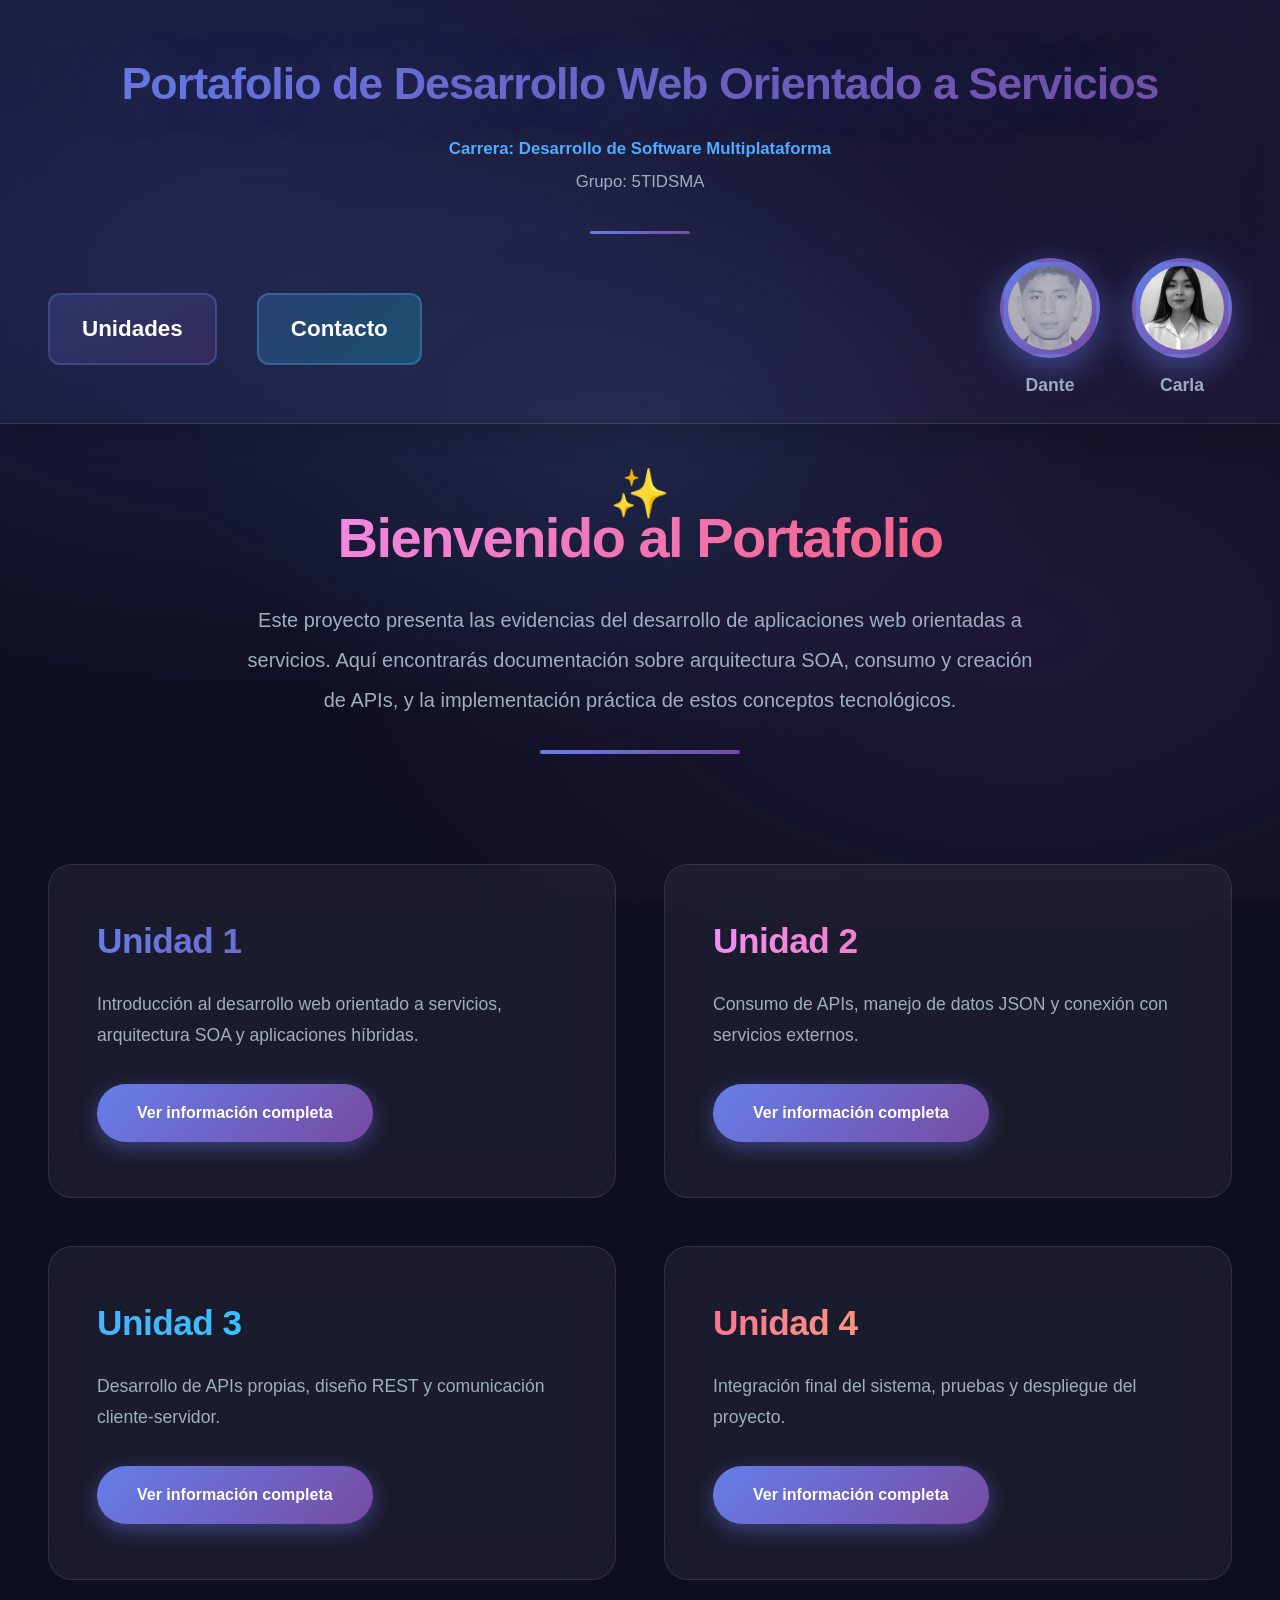
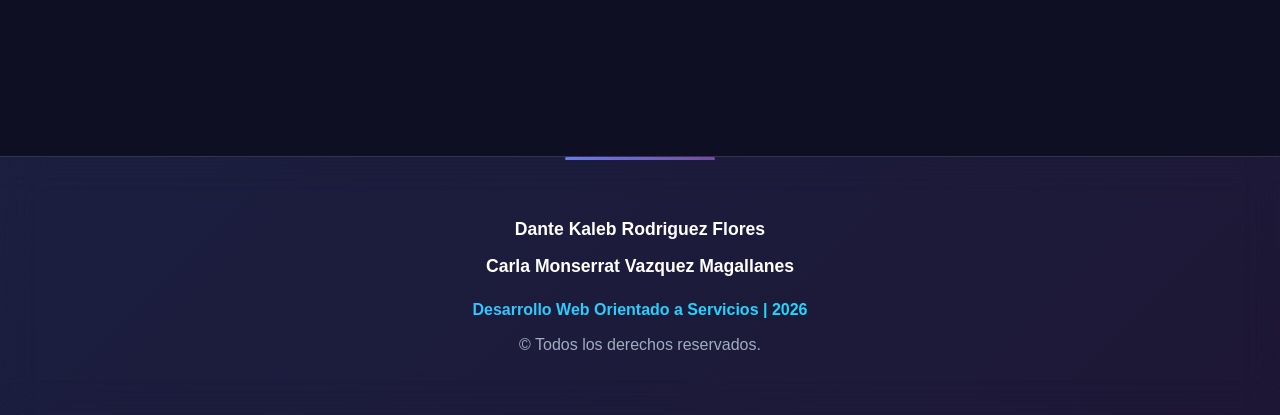
==== index.html @ 5f517a49 "first commit" ====
<!DOCTYPE html>
<html lang="es">
<head>
    <link rel="stylesheet" href="css/styles.css">
    <meta charset="UTF-8">
    <meta name="viewport" content="width=device-width, initial-scale=1.0">
    <title>Portafolio</title>
</head>
<body>

<header>
    <div class="header-info">
        <h1>Portafolio de Desarrollo Web Orientado a Servicios</h1>
        <p>Carrera: Desarrollo de Software Multiplataforma</p>
        <p>Grupo: 5TIDSMA</p>
    </div>

<nav class="navbar">
    <ul class="nav-links">
        <li><a href="#unidades">Unidades</a></li>
        <li><a href="contacto.html">Contacto</a></li>
    </ul>

    <!-- PERFILES -->
    <div class="profiles">
        <a href="perfil_dante.html" data-name="Dante">
            <img src="img/foto_dante.jpeg" alt="Perfil Dante">
        </a>
        <a href="perfil_carla.html" data-name="Carla">
            <img src="img/foto_carla.jpeg" alt="Perfil Carla">
        </a>
    </div>
</nav>
</header>

    <section class="welcome-section">
        <h2>Bienvenido al Portafolio</h2>
        <p>
            Este proyecto presenta las evidencias del desarrollo de aplicaciones web orientadas a servicios.
            Aquí encontrarás documentación sobre arquitectura SOA, consumo y creación de APIs, y 
            la implementación práctica de estos conceptos tecnológicos.
        </p>
    </section>

<main class="units-container" id="unidades">

    <article class="card" id="unidadades">
        <h3>Unidad 1</h3>
        <p>
            Introducción al desarrollo web orientado a servicios,
            arquitectura SOA y aplicaciones híbridas.
        </p>
        <a href="unidad1.html" class="btn">Ver información completa</a>
    </article>

    <article class="card" id="unidadades">
        <h3>Unidad 2</h3>
        <p>
            Consumo de APIs, manejo de datos JSON y conexión
            con servicios externos.
        </p>
        <a href="unidad2.html" class="btn">Ver información completa</a>
    </article>

    <article class="card" id="unidadades">
        <h3>Unidad 3</h3>
        <p>
            Desarrollo de APIs propias, diseño REST y
            comunicación cliente-servidor.
        </p>
        <a href="unidades_pendientes.html" class="btn">Ver información completa</a>
    </article>

    <article class="card" id="unidadades">
        <h3>Unidad 4</h3>
        <p>
            Integración final del sistema, pruebas
            y despliegue del proyecto.
        </p>
        <a href="unidades_pendientes.html" class="btn">Ver información completa</a>
    </article>

</main>

    <footer>
        <p>Dante Kaleb Rodriguez Flores</p>
        <p>Carla Monserrat Vazquez Magallanes</p>
        <p>Desarrollo Web Orientado a Servicios | 2026</p>
        <p>&copy; Todos los derechos reservados.</p>
    </footer>

</body>
</html>
---- css/styles.css ----
/* ============================================
   RESET Y CONFIGURACIÓN BASE
   ============================================ */
* {
    margin: 0;
    padding: 0;
    box-sizing: border-box;
}

:root {
    --primary-gradient: linear-gradient(135deg, #667eea 0%, #764ba2 100%);
    --secondary-gradient: linear-gradient(135deg, #f093fb 0%, #f5576c 100%);
    --accent-gradient: linear-gradient(135deg, #4facfe 0%, #00f2fe 100%);
    --dark-bg: #0f0f23;
    --card-bg: rgba(255, 255, 255, 0.05);
    --text-light: #ffffff;
    --text-muted: #a0aec0;
    --shadow-glow: 0 8px 32px rgba(102, 126, 234, 0.3);
    --shadow-card: 0 10px 40px rgba(0, 0, 0, 0.3);
}

body {
    font-family: 'Inter', -apple-system, BlinkMacSystemFont, 'Segoe UI', Roboto, sans-serif;
    background: var(--dark-bg);
    color: var(--text-light);
    line-height: 1.6;
    overflow-x: hidden;
    position: relative;
}

/* Fondo animado con partículas */
body::before {
    content: '';
    position: fixed;
    top: 0;
    left: 0;
    width: 100%;
    height: 100%;
    background: 
        radial-gradient(ellipse at 20% 30%, rgba(102, 126, 234, 0.15) 0%, transparent 50%),
        radial-gradient(ellipse at 80% 70%, rgba(118, 75, 162, 0.15) 0%, transparent 50%),
        radial-gradient(ellipse at 50% 50%, rgba(79, 172, 254, 0.1) 0%, transparent 50%);
    z-index: -1;
    animation: bgShift 20s ease-in-out infinite;
}

@keyframes bgShift {
    0%, 100% { opacity: 1; transform: scale(1); }
    50% { opacity: 0.8; transform: scale(1.1); }
}

/* ============================================
   HEADER PRINCIPAL
   ============================================ */
header {
    background: linear-gradient(135deg, rgba(102, 126, 234, 0.1) 0%, rgba(118, 75, 162, 0.1) 100%);
    backdrop-filter: blur(20px);
    border-bottom: 1px solid rgba(255, 255, 255, 0.1);
    position: relative;
    z-index: 1000;
    animation: slideDown 0.6s ease-out;
    box-shadow: 0 4px 30px rgba(0, 0, 0, 0.2);
}

@keyframes slideDown {
    from {
        transform: translateY(-100%);
        opacity: 0;
    }
    to {
        transform: translateY(0);
        opacity: 1;
    }
}

.header-info {
    text-align: center;
    padding: 3rem 2rem 2rem;
    position: relative;
}

.header-info::after {
    content: '';
    position: absolute;
    bottom: 0;
    left: 50%;
    transform: translateX(-50%);
    width: 100px;
    height: 3px;
    background: var(--primary-gradient);
    border-radius: 2px;
}

.header-info h1 {
    font-size: 2.8rem;
    font-weight: 900;
    margin-bottom: 1rem;
    background: var(--primary-gradient);
    -webkit-background-clip: text;
    -webkit-text-fill-color: transparent;
    background-clip: text;
    letter-spacing: -1px;
    text-shadow: 0 0 60px rgba(102, 126, 234, 0.3);
    animation: titleGlow 3s ease-in-out infinite;
}

@keyframes titleGlow {
    0%, 100% { filter: brightness(1); }
    50% { filter: brightness(1.2); }
}

.header-info p {
    color: var(--text-muted);
    font-size: 1.05rem;
    margin: 0.4rem 0;
    font-weight: 500;
}

.header-info p:first-of-type {
    color: #4facfe;
    font-weight: 600;
}

/* ============================================
   NAVBAR
   ============================================ */
.navbar {
    display: flex;
    justify-content: space-between;
    align-items: center;
    padding: 1.5rem 3rem;
    flex-wrap: wrap;
    gap: 1.5rem;
}

.nav-links {
    display: flex;
    list-style: none;
    gap: 2.5rem;
    flex-wrap: wrap;
}

.nav-links li a {
    color: var(--text-light);
    text-decoration: none;
    font-weight: 700;
    font-size: 1.4rem;
    position: relative;
    padding: 1rem 2rem;
    transition: all 0.3s ease;
    display: block;
    border-radius: 12px;
}

.nav-links li a::before {
    content: '';
    position: absolute;
    bottom: 5px;
    left: 50%;
    transform: translateX(-50%);
    width: 0;
    height: 4px;
    background: var(--accent-gradient);
    transition: width 0.4s ease;
    border-radius: 3px;
}

.nav-links li a::after {
    content: '';
    position: absolute;
    inset: 0;
    background: var(--accent-gradient);
    opacity: 0;
    border-radius: 12px;
    z-index: -1;
    transition: opacity 0.3s ease;
}

.nav-links li a:hover {
    color: #ffffff;
    transform: translateY(-5px) scale(1.05);
}

.nav-links li a:hover::before {
    width: 100%;
}

.nav-links li a:hover::after {
    opacity: 0.2;
}

/* Efecto especial para Unidades */
.nav-links li:first-child a {
    background: linear-gradient(135deg, rgba(102, 126, 234, 0.2) 0%, rgba(118, 75, 162, 0.2) 100%);
    border: 2px solid rgba(102, 126, 234, 0.3);
}

.nav-links li:first-child a:hover {
    background: var(--primary-gradient);
    border-color: transparent;
    box-shadow: 0 8px 30px rgba(102, 126, 234, 0.6);
}

/* Efecto especial para Contacto */
.nav-links li:last-child a {
    background: linear-gradient(135deg, rgba(79, 172, 254, 0.2) 0%, rgba(0, 242, 254, 0.2) 100%);
    border: 2px solid rgba(79, 172, 254, 0.3);
}

.nav-links li:last-child a:hover {
    background: var(--accent-gradient);
    border-color: transparent;
    box-shadow: 0 8px 30px rgba(79, 172, 254, 0.6);
}

/* ============================================
   PERFILES
   ============================================ */
.profiles {
    display: flex;
    gap: 2rem;
}

.profiles a {
    display: flex;
    flex-direction: column;
    align-items: center;
    text-decoration: none;
    transition: all 0.3s ease;
    position: relative;
}

.profiles a img {
    border-radius: 50%;
    overflow: hidden;
    width: 100px;
    height: 100px;
    border: 4px solid transparent;
    background: var(--primary-gradient);
    padding: 4px;
    transition: all 0.4s cubic-bezier(0.175, 0.885, 0.32, 1.275);
    position: relative;
    object-fit: cover;
    box-shadow: 0 10px 35px rgba(102, 126, 234, 0.5);
}

.profiles a::before {
    content: '';
    position: absolute;
    top: 0;
    left: 50%;
    transform: translateX(-50%);
    width: 100px;
    height: 100px;
    border-radius: 50%;
    background: var(--accent-gradient);
    opacity: 0;
    z-index: -1;
    transition: all 0.4s ease;
}

.profiles a:hover img {
    transform: scale(1.2) rotate(5deg);
    box-shadow: 0 15px 50px rgba(102, 126, 234, 0.8);
}

.profiles a:hover::before {
    opacity: 0.3;
    transform: translateX(-50%) scale(1.3);
}

.profiles a::after {
    content: attr(data-name);
    margin-top: 0.8rem;
    font-size: 1.1rem;
    font-weight: 700;
    color: var(--text-muted);
    transition: all 0.3s ease;
}

.profiles a:hover::after {
    color: #4facfe;
    transform: translateY(-2px);
}

/* ============================================
   SECCIÓN DE BIENVENIDA
   ============================================ */
.welcome-section {
    text-align: center;
    padding: 5rem 2rem;
    max-width: 1000px;
    margin: 0 auto;
    animation: fadeInUp 0.8s ease-out 0.2s both;
    position: relative;
}

.welcome-section::before {
    content: '✨';
    position: absolute;
    top: 2rem;
    left: 50%;
    transform: translateX(-50%);
    font-size: 3rem;
    animation: float 3s ease-in-out infinite;
}

@keyframes fadeInUp {
    from {
        opacity: 0;
        transform: translateY(30px);
    }
    to {
        opacity: 1;
        transform: translateY(0);
    }
}

.welcome-section h2 {
    font-size: 3.5rem;
    font-weight: 900;
    background: var(--secondary-gradient);
    -webkit-background-clip: text;
    -webkit-text-fill-color: transparent;
    background-clip: text;
    margin-bottom: 1.8rem;
    letter-spacing: -1.5px;
    line-height: 1.2;
}

.welcome-section p {
    font-size: 1.25rem;
    color: var(--text-muted);
    line-height: 2;
    max-width: 800px;
    margin: 0 auto;
    font-weight: 400;
}

/* ============================================
   CONTENEDOR DE UNIDADES
   ============================================ */
.units-container {
    display: grid;
    grid-template-columns: repeat(2, 1fr);
    gap: 3rem;
    padding: 4rem 3rem 6rem;
    max-width: 1400px;
    margin: 0 auto;
    position: relative;
}

/* Decoración de fondo */
.units-container::before {
    content: '';
    position: absolute;
    top: -50px;
    left: 50%;
    transform: translateX(-50%);
    width: 200px;
    height: 4px;
    background: var(--primary-gradient);
    border-radius: 2px;
}

/* ============================================
   TARJETAS
   ============================================ */
.card {
    background: var(--card-bg);
    backdrop-filter: blur(20px);
    border: 1px solid rgba(255, 255, 255, 0.1);
    border-radius: 24px;
    padding: 3rem;
    transition: all 0.5s cubic-bezier(0.175, 0.885, 0.32, 1.275);
    position: relative;
    overflow: hidden;
    animation: fadeInUp 0.6s ease-out both;
    cursor: pointer;
}

.card::before {
    content: '';
    position: absolute;
    top: 0;
    left: 0;
    right: 0;
    height: 5px;
    background: var(--primary-gradient);
    transform: scaleX(0);
    transform-origin: left;
    transition: transform 0.5s ease;
}

.card::after {
    content: '';
    position: absolute;
    top: 50%;
    left: 50%;
    transform: translate(-50%, -50%);
    width: 0;
    height: 0;
    background: radial-gradient(circle, rgba(102, 126, 234, 0.2) 0%, transparent 70%);
    border-radius: 50%;
    transition: all 0.6s ease;
    z-index: 0;
}

.card:nth-child(1) { animation-delay: 0.1s; }
.card:nth-child(2) { animation-delay: 0.2s; }
.card:nth-child(3) { animation-delay: 0.3s; }
.card:nth-child(4) { animation-delay: 0.4s; }

.card:nth-child(1)::before { background: var(--primary-gradient); }
.card:nth-child(2)::before { background: var(--secondary-gradient); }
.card:nth-child(3)::before { background: var(--accent-gradient); }
.card:nth-child(4)::before { background: linear-gradient(135deg, #fa709a 0%, #fee140 100%); }

.card:hover {
    transform: translateY(-15px) scale(1.02);
    box-shadow: 0 20px 60px rgba(0, 0, 0, 0.4);
    background: rgba(255, 255, 255, 0.1);
    border-color: rgba(255, 255, 255, 0.3);
}

.card:hover::before {
    transform: scaleX(1);
}

.card:hover::after {
    width: 500px;
    height: 500px;
}

.card h3 {
    font-size: 2.2rem;
    font-weight: 900;
    margin-bottom: 1.2rem;
    background: var(--primary-gradient);
    -webkit-background-clip: text;
    -webkit-text-fill-color: transparent;
    background-clip: text;
    position: relative;
    z-index: 1;
    letter-spacing: -0.5px;
}

.card:nth-child(2) h3 { background: var(--secondary-gradient); -webkit-background-clip: text; background-clip: text; -webkit-text-fill-color: transparent; }
.card:nth-child(3) h3 { background: var(--accent-gradient); -webkit-background-clip: text; background-clip: text; -webkit-text-fill-color: transparent; }
.card:nth-child(4) h3 { background: linear-gradient(135deg, #fa709a 0%, #fee140 100%); -webkit-background-clip: text; background-clip: text; -webkit-text-fill-color: transparent; }

.card p {
    color: var(--text-muted);
    font-size: 1.1rem;
    margin-bottom: 2rem;
    line-height: 1.8;
    position: relative;
    z-index: 1;
}

/* ============================================
   BOTONES
   ============================================ */
.btn {
    display: inline-block;
    padding: 1rem 2.5rem;
    background: var(--primary-gradient);
    color: white;
    text-decoration: none;
    border-radius: 50px;
    font-weight: 700;
    font-size: 1rem;
    transition: all 0.4s ease;
    box-shadow: 0 6px 20px rgba(102, 126, 234, 0.4);
    position: relative;
    overflow: hidden;
    z-index: 1;
}

.btn::before {
    content: '';
    position: absolute;
    top: 50%;
    left: 50%;
    transform: translate(-50%, -50%);
    width: 0;
    height: 0;
    background: rgba(255, 255, 255, 0.3);
    border-radius: 50%;
    transition: all 0.6s ease;
    z-index: -1;
}

.btn:hover {
    transform: translateY(-3px);
    box-shadow: 0 10px 35px rgba(102, 126, 234, 0.7);
}

.btn:hover::before {
    width: 300px;
    height: 300px;
}

/* ============================================
   FOOTER
   ============================================ */
footer {
    background: linear-gradient(135deg, rgba(102, 126, 234, 0.15) 0%, rgba(118, 75, 162, 0.15) 100%);
    backdrop-filter: blur(20px);
    border-top: 1px solid rgba(255, 255, 255, 0.1);
    padding: 3rem 2rem;
    text-align: center;
    margin-top: 5rem;
    position: relative;
}

footer::before {
    content: '';
    position: absolute;
    top: 0;
    left: 50%;
    transform: translateX(-50%);
    width: 150px;
    height: 3px;
    background: var(--primary-gradient);
    border-radius: 2px;
}

footer p {
    color: var(--text-muted);
    margin: 0.6rem 0;
    font-size: 1rem;
}

footer p:first-child,
footer p:nth-child(2) {
    font-weight: 700;
    color: var(--text-light);
    font-size: 1.1rem;
}

footer p:nth-child(3) {
    background: var(--accent-gradient);
    -webkit-background-clip: text;
    -webkit-text-fill-color: transparent;
    background-clip: text;
    font-weight: 600;
    margin-top: 1rem;
}

/* ============================================
   RESPONSIVE
   ============================================ */
@media (max-width: 768px) {
    .header-info h1 {
        font-size: 2rem;
    }

    .navbar {
        flex-direction: column;
        padding: 1.5rem 1rem;
    }

    .nav-links {
        gap: 1.5rem;
        justify-content: center;
        flex-direction: column;
        width: 100%;
    }

    .nav-links li a {
        font-size: 1.2rem;
        text-align: center;
    }

    .welcome-section {
        padding: 3rem 1.5rem;
    }

    .welcome-section h2 {
        font-size: 2.5rem;
    }

    .welcome-section p {
        font-size: 1.1rem;
    }

    .units-container {
        grid-template-columns: 1fr;
        padding: 3rem 1.5rem;
        gap: 2rem;
    }

    .card {
        padding: 2.5rem;
    }

    .profiles a img {
        width: 80px;
        height: 80px;
    }

    .profiles a::before {
        width: 80px;
        height: 80px;
    }
}

/* ============================================
   EFECTOS ADICIONALES
   ============================================ */
@keyframes float {
    0%, 100% { transform: translateY(0) translateX(-50%); }
    50% { transform: translateY(-15px) translateX(-50%); }
}

.card:hover h3 {
    animation: shimmer 2s ease-in-out infinite;
}

@keyframes shimmer {
    0% { filter: brightness(1); }
    50% { filter: brightness(1.3); }
    100% { filter: brightness(1); }
}

/* Scroll suave */
html {
    scroll-behavior: smooth;
}
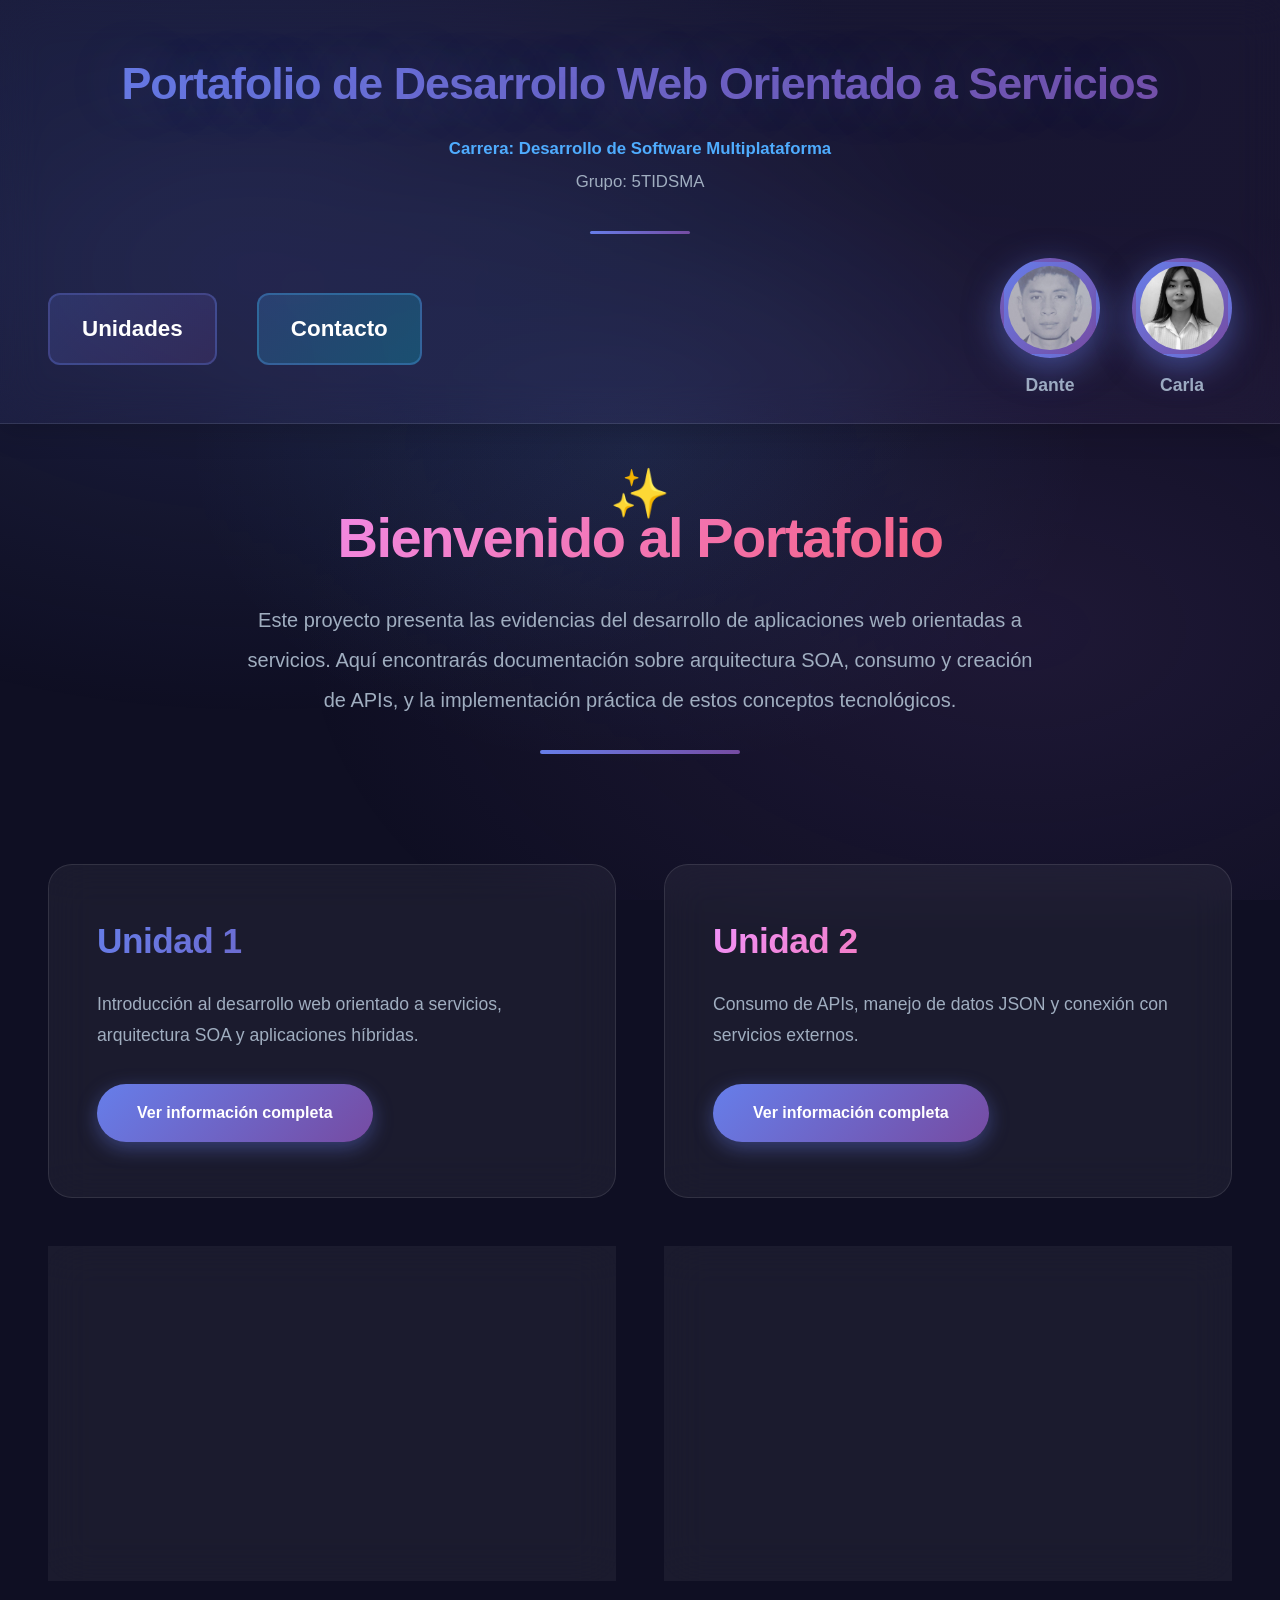
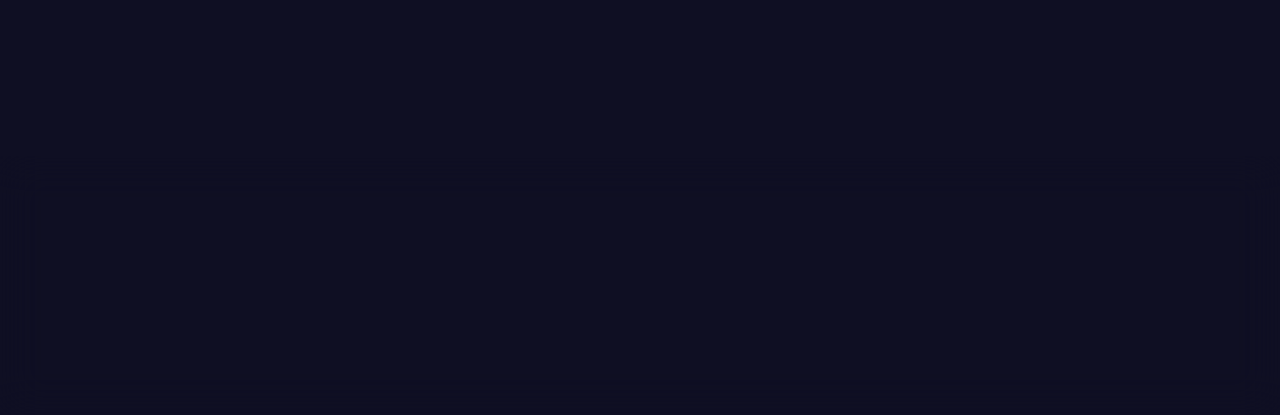
==== commit a9eb73c7: "UNIDAD 3 TERMINADA" ====
--- a/index.html
+++ b/index.html
@@ -68,7 +68,7 @@
             Desarrollo de APIs propias, diseño REST y
             comunicación cliente-servidor.
         </p>
-        <a href="unidades_pendientes.html" class="btn">Ver información completa</a>
+        <a href="unidad3.html" class="btn">Ver información completa</a>
     </article>
 
     <article class="card" id="unidadades">
